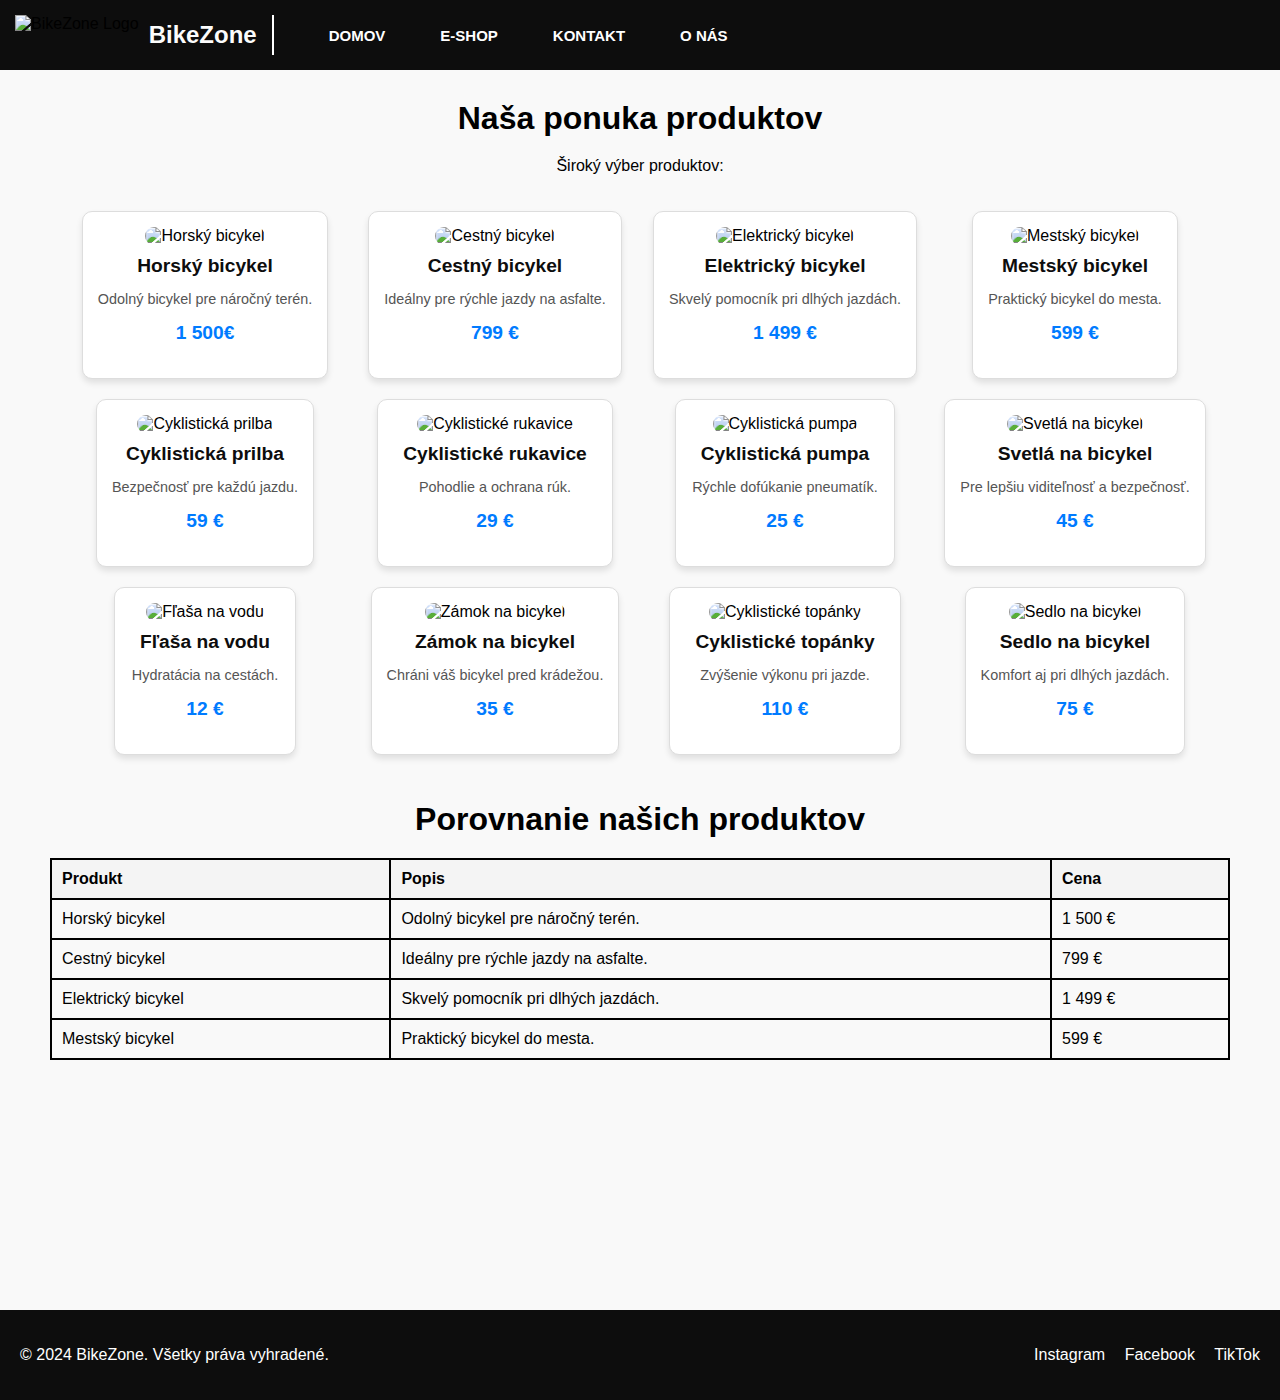
==== eshop.html @ 6e1a9a9c "Add files via upload" ====
<!DOCTYPE html>
<html lang="en">
<head>
    <meta charset="UTF-8">
    <meta name="viewport" content="width=device-width, initial-scale=1.0">
    <meta name="description" content="E-SHOP-pre horskú cyklistiku">
    <meta name="keywords" content="horské bicykle, MTB bicykle, predaj horských bicyklov, kvalitné MTB bicykle, lacné horské bicykle, horské bicykle na predaj">
    <meta name="author" content="Samuel Haluza">
    <link rel="stylesheet" href="style.css">
    <title>E-SHOP</title>
</head>
<body>
    <!-- Navigačné pole -->
    <header>
        <div class="logo-container">
            <img src="img/Logo.png" alt="BikeZone Logo" class="logo">
            <span class="logo-text">BikeZone</span>
            <div class="separator"></div> <!-- Biely oddeľovač -->
            <button class="hamburger" id="hamburger-btn">
                ☰
            </button>
        </div>
        <nav class="topnav1" id="nav-menu">
            <a class="topnav" href="index.html">DOMOV</a>
            <a class="topnav" href="eshop.html">E-SHOP</a>
            <a class="topnav" href="kontakt.html">KONTAKT</a>
            <a class="topnav" href="onas.html">O NÁS</a>
        </nav>
    </header>
    
    <main>
        <!-- Produktový grid -->
        <section class="product-grid">
            <h2>Naša ponuka produktov</h2>
            <p>Široký výber produktov:</p>
            <div class="grid-container">
                <div class="product-item"
                data-name="Horský bicykel" 
                data-description="Odolný bicykel pre náročný terén." 
                data-price="1500€">
                    <img src="img/horsky.avif" alt="Horský bicykel">
                    <h3>Horský bicykel</h3>
                    <p>Odolný bicykel pre náročný terén.</p>
                    <p class="price">1 500€</p>
                </div>
                <div class="product-item"
                data-name="Cestný bicykel" 
                data-description="Ideálny pre rýchle jazdy na asfalte." 
                data-price="799€">
                    <img src="img/Cestný.avif" alt="Cestný bicykel">
                    <h3>Cestný bicykel</h3>
                    <p>Ideálny pre rýchle jazdy na asfalte.</p>
                    <p class="price">799 €</p>
                </div>
                <div class="product-item"
                data-name="Elektrický bicykel" 
                data-description="Skvelý pomocník pri dlhých jazdách." 
                data-price="1 499€">
                    <img src="img/elektrobicykel.avif" alt="Elektrický bicykel">
                    <h3>Elektrický bicykel</h3>
                    <p>Skvelý pomocník pri dlhých jazdách.</p>
                    <p class="price">1 499 €</p>
                </div>
                <div class="product-item"
                data-name="Mestský bicykel" 
                data-description="Praktický bicykel do mesta." 
                data-price="599 €">
                    <img src="img/mestsky.avif" alt="Mestský bicykel">
                    <h3>Mestský bicykel</h3>
                    <p>Praktický bicykel do mesta.</p>
                    <p class="price">599 €</p>
                </div>
                <div class="product-item"
                data-name="Cyklistická prilba" 
                data-description="Bezpečnosť pre každú jazdu." 
                data-price="59 €">
                    <img src="img/prilba.avif" alt="Cyklistická prilba">
                    <h3>Cyklistická prilba</h3>
                    <p>Bezpečnosť pre každú jazdu.</p>
                    <p class="price">59 €</p>
                </div>
                <div class="product-item"
                data-name="Cyklistické rukavice" 
                data-description="Pohodlie a ochrana rúk." 
                data-price="29 €">
                    <img src="img/rukavice.avif" alt="Cyklistické rukavice">
                    <h3>Cyklistické rukavice</h3>
                    <p>Pohodlie a ochrana rúk.</p>
                    <p class="price">29 €</p>
                </div>
                <div class="product-item"
                data-name="Cyklistická pumpa" 
                data-description="Rýchle dofúkanie pneumatík." 
                data-price="25 €">
                    <img src="img/pumpa.avif" alt="Cyklistická pumpa">
                    <h3>Cyklistická pumpa</h3>
                    <p>Rýchle dofúkanie pneumatík.</p>
                    <p class="price">25 €</p>
                </div>
                <div class="product-item"
                data-name="Svetlá na bicykel" 
                data-description="Pre lepšiu viditeľnosť a bezpečnosť." 
                data-price="45 €">
                    <img src="img/svetla.avif" alt="Svetlá na bicykel">
                    <h3>Svetlá na bicykel</h3>
                    <p>Pre lepšiu viditeľnosť a bezpečnosť.</p>
                    <p class="price">45 €</p>
                </div>
                <div class="product-item"
                data-name="Fľaša na vodu" 
                data-description="Hydratácia na cestách." 
                data-price="12 €">
                    <img src="img/flasa.avif" alt="Fľaša na vodu">
                    <h3>Fľaša na vodu</h3>
                    <p>Hydratácia na cestách.</p>
                    <p class="price">12 €</p>
                </div>
                <div class="product-item"
                data-name="Zámok na bicykel" 
                data-description="Chráni váš bicykel pred krádežou." 
                data-price="35 €">
                    <img src="img/zamok.avif" alt="Zámok na bicykel">
                    <h3>Zámok na bicykel</h3>
                    <p>Chráni váš bicykel pred krádežou.</p>
                    <p class="price">35 €</p>
                </div>
                <div class="product-item"
                data-name="Cyklistické topánky" 
                data-description="Zvýšenie výkonu pri jazde." 
                data-price="110 €">
                    <img src="img/topanky.avif" alt="Cyklistické topánky">
                    <h3>Cyklistické topánky</h3>
                    <p>Zvýšenie výkonu pri jazde.</p>
                    <p class="price">110 €</p>
                </div>
                <div class="product-item"
                data-name="Sedlo na bicykel" 
                data-description="Komfort aj pri dlhých jazdách." 
                data-price="75 €">
                <img src="img/sedlo.avif" alt="Sedlo na bicykel">
                    <h3>Sedlo na bicykel</h3>
                    <p>Komfort aj pri dlhých jazdách.</p>
                    <p class="price">75 €</p>
                </div>
            </div>
             <!-- Popup -->
    <div class="popup" id="popup">
        <div class="popup-content">
            <span class="close-popup">&times;</span>
            <img id="popup-img" src="" alt="">
            <h2 id="popup-title">Názov produktu</h2>
            <p id="popup-description">Popis produktu</p>
            <p id="popup-price">Cena:</p>
        </div>
    </div>

             <!-- Tabuľka -->

    <h2>Porovnanie našich produktov</h2>
<table class="comparison-table">
    <thead>
        <tr>
            <th>Produkt</th>
            <th>Popis</th>
            <th>Cena</th>
        </tr>
    </thead>
    <tbody>
        <tr>
            <td>Horský bicykel</td>
            <td>Odolný bicykel pre náročný terén.</td>
            <td>1 500 €</td>
        </tr>
        <tr>
            <td>Cestný bicykel</td>
            <td>Ideálny pre rýchle jazdy na asfalte.</td>
            <td>799 €</td>
        </tr>
        <tr>
            <td>Elektrický bicykel</td>
            <td>Skvelý pomocník pri dlhých jazdách.</td>
            <td>1 499 €</td>
        </tr>
        <tr>
            <td>Mestský bicykel</td>
            <td>Praktický bicykel do mesta.</td>
            <td>599 €</td>
        </tr>
    </tbody>
</table>

        </section>
    </main>
    </div>
        <!-- footer -->
    <script src="script.js" ></script>
    <footer class="footer">
        <div class="footer-content">
            <p>&copy; 2024 BikeZone. Všetky práva vyhradené.</p>
        </div>
        <div class="footer-socials">
            <a href="https://www.instagram.com" target="_blank">Instagram</a>
            <a href="https://www.facebook.com" target="_blank">Facebook</a>
            <a href="https://www.tiktok.com" target="_blank">TikTok</a>
        </div>
    </footer>
</body>
</html>
---- style.css ----
/* telo stránky */
body {
    font-family: Arial, Helvetica, sans-serif;
    background-color: #f6f6f6aa;
    margin: 0; 
    padding: 0; 
    height: 100%;
}

/* -----------------------------------------------------------------------------------------------------------
 * NAVIGAČNÉ POLE
 * ---------------------------------------------------------------------------------------------------------- */

/* Zahlavie */
header {
    position: fixed;
    display: flex;
    align-items: center;
    top: 0;
    left: 0;
    z-index: 1000;
    width: 100%;
    background-color: #0d0d0d;
    padding: 15px;
    flex-wrap: wrap; /* Umožní, aby sa obsah zalomil na ďalší riadok */
}

/* Logo kontainer */
.logo-container {
    display: flex;
    align-items: center;
    margin-right: 20px;
}

/* Logo */
.logo {
    height: 40px;
    margin-right: 10px;
}

/* Text pri logu */
.logo-text {
    font-size: 24px;
    font-weight: bold;
    color: #fcfcfc;
}

/* Vertikálny oddeľovač */
.separator {
    width: 2px;
    height: 40px;
    background-color: #ffffff;
    margin: 0 15px;
}

/* Navigačné pole */
.topnav1 {
    display: flex;
    align-items: center;
    gap: 15px;
}

/* Odkazy v navigácii */
.topnav {
    font-weight: bold;
    text-decoration: none;
    color: white;
    padding: 10px 20px;
    border-radius: 5px;
    font-size: 15px;
    transition: background-color 0.3s;
}
/* Hover efekt pre odkazy v navigácii */
.topnav:hover {
    background-color: #8c8585; /* Tmavší odtieň pozadia pri hover */
    color: #f0f0f0; /* Svetlejší text pri hover */
    box-shadow: 0 4px 8px rgba(0, 0, 0, 0.2); /* Jemný tieň pre zvýraznenie */
}

/* Hamburger button */
.hamburger {
    display: none; /* Skryjeme na väčších obrazovkách */
    font-size: 24px;
    background: none;
    border: none;
    color: white;
    cursor: pointer;
    margin-left: auto;
}

/* Responzívne správanie */
@media (max-width: 768px) {
    .topnav1 {
        display: none; /* Skryjeme navigáciu */
        flex-direction: column;
        position: absolute;
        top: 70px;
        background-color: #0d0d0d;
        padding: 10px;
        border-radius: 5px;
        box-shadow: 0 4px 8px rgba(0, 0, 0, 0.3);
        z-index: 1000;
    }

    .topnav1.show {
        display: flex; /* Zobrazí sa pri triede 'show' */
    }

    .hamburger {
        display: block; /* Zobrazíme hamburger na menších obrazovkách */
    }
}


/* -----------------------------------------------------------------------------------------------------------
 * NAVIGAČNÉ POLE-KONIEC
 * ---------------------------------------------------------------------------------------------------------- */


/* -----------------------------------------------------------------------------------------------------------
 * DOMOV STRÁNKA
 * ---------------------------------------------------------------------------------------------------------- */

/* Video na pozadí aby bolo */
.video-background {
    position: relative;
    width: 100%;
    height: 100vh;
    overflow: hidden;
}

.video-background video {
    position: absolute;
    top: 0;
    left: 0;
    width: 100%;
    height: 100%;
    object-fit: cover; 
    z-index: -1; 
}

/* text aby bol nad videom */
.overlay {
    position: absolute;
    top: 50%;
    left: 50%;
    transform: translate(-50%, -50%);
    color: white;
    text-align: center;
    font-size: 2rem;
    font-family: Arial, sans-serif;
    z-index: 1;
}

.overlay h1 {
    margin: 0;
}
/* -----------------------------------------------------------------------------------------------------------
 * DOMOV STRÁNKA-KONIEC
 * ---------------------------------------------------------------------------------------------------------- */

/* -----------------------------------------------------------------------------------------------------------
 * O NÁS
 * ---------------------------------------------------------------------------------------------------------- */
/* Offer Section */
.offer {
    padding: 100px;
    text-align: center;
}

.popis {
    display: flex;
    flex-wrap: wrap;
    justify-content: center;
    gap: 20px;
}

.offer h1 {
    font-size: 2em;
    margin-bottom: 20px;
}

.offer h2 {
    font-size: 2em;
    margin-bottom: 20px;
}

/* Offer Box Container */
.offer-container {
    display: flex;
    flex-wrap: wrap;
    justify-content: center;
    gap: 20px;
}

/* Individuálne Offer Box */
.offer-box {
    background-color: white;
    padding: 20px;
    border: 1px solid #ddd;
    border-radius: 10px;
    box-shadow: 0 4px 6px rgba(0, 0, 0, 0.1);
    width: calc(25% - 20px);
    min-width: 250px;
    max-width: 300px;
    display: flex;
    flex-direction: column;
    align-items: center;
    text-align: center;
}

.offer-box h3 {
    font-size: 1.5em;
    margin-bottom: 10px;
    color: #0d0d0d;
}

.offer-box p {
    font-size: 1em;
    color: #555;
}

/* Obrazky */
.offer-box img {
    width: 100%; /* Obrázok vyplní šírku boxu */
    height: auto; /* Zachovanie pomeru strán */
    max-height: 150px; /* Maximálna výška obrázkov */
    object-fit: contain; /* Zabezpečí, že obrázok sa prispôsobí bez orezania */
    margin-bottom: 10px; /* Medzera medzi obrázkom a textom */
}

/* FAQ Sekcia */
.faq-section {
    margin: 50px 0;
    padding: 20px;
    background-color: #fcfcfc;
    border-radius: 10px;
    box-shadow: 0 4px 6px rgba(0, 0, 0, 0.1);
}

.faq-section h2 {
    text-align: center;
    font-size: 2em;
    margin-bottom: 20px;
    color: #0d0d0d;
}

/* Akordeón */
.accordion {
    display: flex;
    flex-direction: column;
    gap: 10px;
}

.accordion-item {
    border: 1px solid #000000;
    border-radius: 5px;
    overflow: hidden;
    background-color: rgb(247, 244, 244);
}

.accordion-header {
    background-color: #000000;
    color: white;
    padding: 15px;
    width: 100%;
    text-align: left;
    font-size: 1.2em;
    font-weight: bold;
    border: none;
    cursor: pointer;
    outline: none;
    transition: background-color 0.3s;
}

.accordion-header:hover {
    background-color: #555;
}

.accordion-content {
    max-height: 0;
    overflow: hidden;
    padding: 0 15px;
    background-color: #f9f9f9;
    transition: max-height 0.3s ease, padding 0.3s ease;
}

.accordion-content p {
    margin: 10px 0;
    font-size: 1em;
    color: #555;
}

/* Pri rozbalení */
.accordion-item.active .accordion-content {
    max-height: 100px; /* Upravte podľa potreby */
    padding: 15px;
}


/* Responsive Dizajn */
@media (max-width: 768px) {
    .offer-container {
        align-items: center;
    }

    .offer-box {
        width: 80%;
    }
}


 /* -----------------------------------------------------------------------------------------------------------
 * O NÁS-KONIEC
 * ---------------------------------------------------------------------------------------------------------- */


 
 /* -----------------------------------------------------------------------------------------------------------
 * E-SHOP
 * ---------------------------------------------------------------------------------------------------------- */


/* prodktyGrid Section */
.product-grid {
    text-align: center;
    margin-top: 100px;
    margin-left: 50px;
    margin-right: 50px;
    margin-bottom: 250px;
}


.product-grid h2 {
    font-size: 2em;
    margin-bottom: 20px;
}

.grid-container {
    display: grid;
    grid-template-columns: repeat(4, 1fr);
    gap: 20px;
    padding: 20px;
    justify-items: center;
}

/* Product Item */
.product-item {
    background-color: white;
    border: 1px solid #ddd;
    border-radius: 10px;
    text-align: center;
    padding: 15px;
    box-shadow: 0 4px 6px rgba(0, 0, 0, 0.1);
    transition: transform 0.3s, box-shadow 0.3s;
}

.product-item img {
    max-width: 100%;
    border-radius: 10px;
}

.product-item h3 {
    font-size: 1.2em;
    margin: 10px ;
    color: #0d0d0d;
}

.product-item p {
    font-size: 0.9em;
    color: #555;
}

.product-item .price {
    font-size: 1.2em;
    font-weight: bold;
    color: #007BFF;
    margin-top: 10px;
}

.product-item:hover {
    transform: translateY(-5px);
    box-shadow: 0 6px 12px rgba(0, 0, 0, 0.2);
}


/* Popup štýly */
.popup {
    display: none;
    position: fixed;
    top: 0;
    left: 0;
    width: 100%;
    height: 100%;
    background: rgba(0, 0, 0, 0.8);
    justify-content: center;
    align-items: center;
    z-index: 1000;
}

.popup-content {
    background: white;
    padding: 20px;
    border-radius: 10px;
    text-align: center;
    max-width: 500px;
    width: 90%;
    box-shadow: 0 4px 8px rgba(0, 0, 0, 0.2);
    position: relative;
}

.popup-content img {
    max-width: 100%;
    border-radius: 10px;
    margin-bottom: 15px;
}

.popup-content h2 {
    font-size: 1.5em;
    margin-bottom: 10px;
    color: #333;
}

.popup-content p {
    font-size: 1em;
    color: #2a2b2d;
}

.popup-content .close-popup {
    position: absolute;
    top: 1px;
    right: 5px;
    font-size: 1.5em;
    cursor: pointer;
    color: #333131;
}

/* Zobrazenie popupu */
.popup.show {
    display: flex;
}


/* Responsive Design */
@media (max-width: 1024px) {
    .grid-container {
        grid-template-columns: repeat(3, 1fr);
    }
}

@media (max-width: 768px) {
    .grid-container {
        grid-template-columns: repeat(2, 1fr);
    }
}

@media (max-width: 480px) {
    .grid-container {
        grid-template-columns: 1fr;
    }
}

  /* -----------------------------------------------------------------------------------------------------------
 * E-SHOP-koniec
 * ---------------------------------------------------------------------------------------------------------- */

/* -----------------------------------------------------------------------------------------------------------
 * Kontakt
 * ---------------------------------------------------------------------------------------------------------- */

/* Hlavná časť s formulárom a kontaktnými údajmi */
.contact-main {
    display: flex;
    justify-content: space-between;
    padding: 100px 50px 100px;
    gap: 30px;
}

/* Formulár */
.form-box {
    width: 50%;
    background-color: white;
    padding: 50px;
    border-radius: 10px;
    box-shadow: 0 4px 6px rgba(0, 0, 0, 0.1);
}

.form-box h2 {
    margin-bottom: 50px;
}

.form-box label {
    display: block;
    margin: 10px 0 5px;

}

.form-box input, .form-box textarea {
    padding: 10px;
    margin-bottom: 15px;
    border-radius: 5px;
    border: 1px solid #ccc;
}

.form-box button {
    padding: 10px 20px;
    background-color: #0d0d0d;
    color: white;
    border: none;
    border-radius: 5px;
    cursor: pointer;
    font-size: 16px;
}

.form-box button:hover {
    background-color: #333;
}

/* Kontaktné údaje */
.contact-info {
    width: 40%;
    background-color: white;
    padding: 20px;
    border-radius: 10px;
    box-shadow: 0 4px 6px rgba(0, 0, 0, 0.1);
}

.contact-info h2 {
    margin-bottom: 20px;
}

.contact-info p {
    margin: 10px 0;
}

.contact-info a {
    color: #0d0d0d;
    text-decoration: none;
}

.contact-info a:hover {
    text-decoration: underline;
}

/* Otváracie hodiny */
.opening-hours {
    list-style-type: none;
    padding: 0;
    margin-top: 20px;
}

.opening-hours li {
    font-size: 1.1em;
    margin: 5px 0;
}

.opening-hours strong {
    color: #0d0d0d;
}

/* Responzívny dizajn */
@media (max-width: 768px) {
    .contact-main {
        flex-direction: column;
        align-items: center;
    }

    .form-box, .contact-info {
        width: 100%;
    }
}


/* Hlavná časť s formulárom a kontaktnými údajmi */
.contact-main {
    display: flex;
    justify-content: space-between;
    padding: 100px 50px 100px;
    gap: 30px;
}

/* Formulár */

/* Nadpis Galéria */
.gallery-title {
    text-align: center;   /* Centrovanie textu */
    font-size: 2em;       /* Zvýšená veľkosť písma */
    font-weight: bold;    /* Tučný text */
    margin: 40px 0 20px 0; /* Medzera pred a za nadpisom */
}


.form-box {
    width: 48%;
    background-color: white;
    padding: 50px;
    border-radius: 10px;
    box-shadow: 0 4px 6px rgba(0, 0, 0, 0.1);
}

.form-box h2 {
    margin-bottom: 50px;
}

.form-box label {
    display: block;
    margin: 10px 0 5px;
}

.form-box input, .form-box textarea {
    padding: 10px;
    margin-bottom: 15px;
    border-radius: 5px;
    border: 1px solid #ccc;
}

.form-box button {
    padding: 10px 20px;
    background-color: #0d0d0d;
    color: white;
    border: none;
    border-radius: 5px;
    cursor: pointer;
    font-size: 16px;
}

.form-box button:hover {
    background-color: #333;
}

/* Kontaktné údaje */
.contact-info {
    width: 48%;
    background-color: white;
    padding: 20px;
    border-radius: 10px;
    box-shadow: 0 4px 6px rgba(0, 0, 0, 0.1);
}

.contact-info h2 {
    margin-bottom: 20px;
}

.contact-info p {
    margin: 10px 0;
}

.contact-info a {
    color: #0d0d0d;
    text-decoration: none;
}

.contact-info a:hover {
    text-decoration: underline;
}

/* Otváracie hodiny */
.opening-hours {
    list-style-type: none;
    padding: 0;
    margin-top: 20px;
}

.opening-hours li {
    font-size: 1.1em;
    margin: 5px 0;
}

.opening-hours strong {
    color: #0d0d0d;
}

/* Slideshow */
.slideshow-container {
    max-width: 100%;
    position: relative;
    margin-top: 50px;
    margin-bottom: 50px;
    display: flex;
    justify-content: center;  /* Center the slideshow container */
    align-items: center;      /* Vertically center the slideshow container */
    height: 400px;            /* Optional: Set a fixed height */
}

.slide {
    display: none;
    width: 80%;              /* Set the width of the image */
    height: auto;            /* Maintain the aspect ratio */
    margin: 0 auto;          /* Center each image horizontally */
    text-align: center;      /* Center the image within the container */
}

.slide img {
    width: 50%; /* Nastavíme šírku obrázkov na 80% kontajnera */
    height: auto; /* Automatická výška podľa šírky */
    border-radius: 10px;
}

/* Fade animation */
.fade {
    animation: fade 3s ease-in-out infinite;
}

@keyframes fade {
    0% { opacity: 0; }
    20% { opacity: 1; }
    80% { opacity: 1; }
    100% { opacity: 0; }
}

/* Responzívny dizajn */
@media (max-width: 768px) {
    .contact-main {
        flex-direction: column;
        align-items: center;
    }

    .form-box, .contact-info {
        width: 100%;
    }

    /* Zmenšenie obrázkov aj na mobilných zariadeniach */
    .slide img {
        width: 100%; /* Na mobiloch obrázky vyplnia šírku */
    }
}


/* -----------------------------------------------------------------------------------------------------------
 * Kontakt -Koniec
 * ---------------------------------------------------------------------------------------------------------- */

 /* -----------------------------------------------------------------------------------------------------------
 * ďakovná stránka
 * ---------------------------------------------------------------------------------------------------------- */

/* Container pre thank you správu */
.thankyou-container {
    background-color: #ffffff;
    padding: 40px; /* Zvýšenie vzdialenosti okolo obsahu */
    border-radius: 10px;
    box-shadow: 0 4px 6px rgba(0, 0, 0, 0.1);
    text-align: center;
    max-width: 600px; /* Nastavenie maximálnej šírky */
    width: 100%;
}

/* Hlavný text - Ďakujeme */
.thankyou-container h1 {
    color: #007BFF;
    font-size: 2.5em; /* Zvýšenie veľkosti textu */
    margin-bottom: 20px;
}

/* Text poďakovania */
.thankyou-container p {
    font-size: 1.2em; /* Zvýšenie veľkosti textu */
    color: #555;
    margin-bottom: 30px;
}

/* Tlačidlo späť */
.thankyou-button {
    display: inline-block;
    padding: 12px 25px; /* Zvýšenie veľkosti tlačidla */
    background-color: #007BFF;
    color: white;
    text-decoration: none;
    font-size: 1.2em; /* Zvýšenie veľkosti písma */
    border-radius: 5px;
    transition: background-color 0.3s;
}

.thankyou-button:hover {
    background-color: #0056b3;
}

 /* -----------------------------------------------------------------------------------------------------------
 * ďakovná stránka-Koniec
 * ---------------------------------------------------------------------------------------------------------- */

/* -----------------------------------------------------------------------------------------------------------
 * Footer
 * ---------------------------------------------------------------------------------------------------------- */
 /* Footer */
 .footer {
    background-color: #0d0d0d;
    color: white;
    display: flex;
    justify-content: space-between; /* Rozmiestni obsah na kraje */
    align-items: center;
    padding: 20px;
    position: relative;
    bottom: 0;
}

.footer-content {
    text-align: left; /* Zarovnanie textu naľavo */
    font-size: 1em;
}

.footer-socials {
    text-align: right; /* Zarovnanie odkazov napravo */
}

.footer-socials a {
    color: white;
    text-decoration: none;
    margin-left: 15px; /* Rozostup medzi odkazmi */
    font-size: 1em;
    transition: color 0.3s;
}

.footer-socials a:hover {
    color: #ff9900; /* Farba pri hover */
}

/* Responzívny dizajn - prispôsobenie pre menšie obrazovky */
@media (max-width: 768px) {
    .footer {
        flex-direction: column; /* Stĺpcové zobrazenie na menších obrazovkách */
        text-align: center;
    }

    .footer-content,
    .footer-socials {
        margin-bottom: 10px;
    }

    .footer-socials a {
        margin-left: 10px; /* Zmenšenie rozostupu na menších obrazovkách */
    }
}




 /* -----------------------------------------------------------------------------------------------------------
 * Footer-koniec
 * ---------------------------------------------------------------------------------------------------------- */

/* -----------------------------------------------------------------------------------------------------------
 * Tabuľka
 * ---------------------------------------------------------------------------------------------------------- */

 /* Základný štýl tabuľky */
.table-container {
    width: 100%;
    overflow-x: auto; /* Umožňuje horizontálne posúvanie na malých obrazovkách */
}

.comparison-table {
    width: 100%;
    border-collapse: collapse;
    margin-top: 20px;
    text-align: left;
    font-size: 1em;
}

.comparison-table th, 
.comparison-table td {
    border: 2px solid #000000;
    padding: 10px;
}

.comparison-table th {
    background-color: #f4f4f4;
    font-weight: bold;
}

.comparison-table tr:nth-child(even) {
    background-color: #f9f9f9;
}

.comparison-table tr:hover {
    background-color: #eaeaea;
}

/* Responzívny dizajn */
@media (max-width: 768px) {
    .comparison-table, 
    .comparison-table thead, 
    .comparison-table tbody, 
    .comparison-table th, 
    .comparison-table td, 
    .comparison-table tr {
        display: block;
    }

    .comparison-table thead tr {
        display: none; /* Skryje hlavičku tabuľky */
    }

    .comparison-table tr {
        margin-bottom: 15px;
        border-bottom: 2px solid #ddd;
    }

    .comparison-table td {
        display: flex;
        justify-content: space-between;
        padding: 8px 10px;
    }

    .comparison-table td:before {
        content: attr(data-label); /* Pridá popis pre každú bunku */
        font-weight: bold;
        text-transform: uppercase;
        margin-right: 10px;
    }
}

/* Zabezpečí, aby sa tabuľka nezlomila na príliš malých obrazovkách */
.table-container {
    overflow-x: auto;
}
/* -----------------------------------------------------------------------------------------------------------
 * Tabuľka-koniec
 * ---------------------------------------------------------------------------------------------------------- */
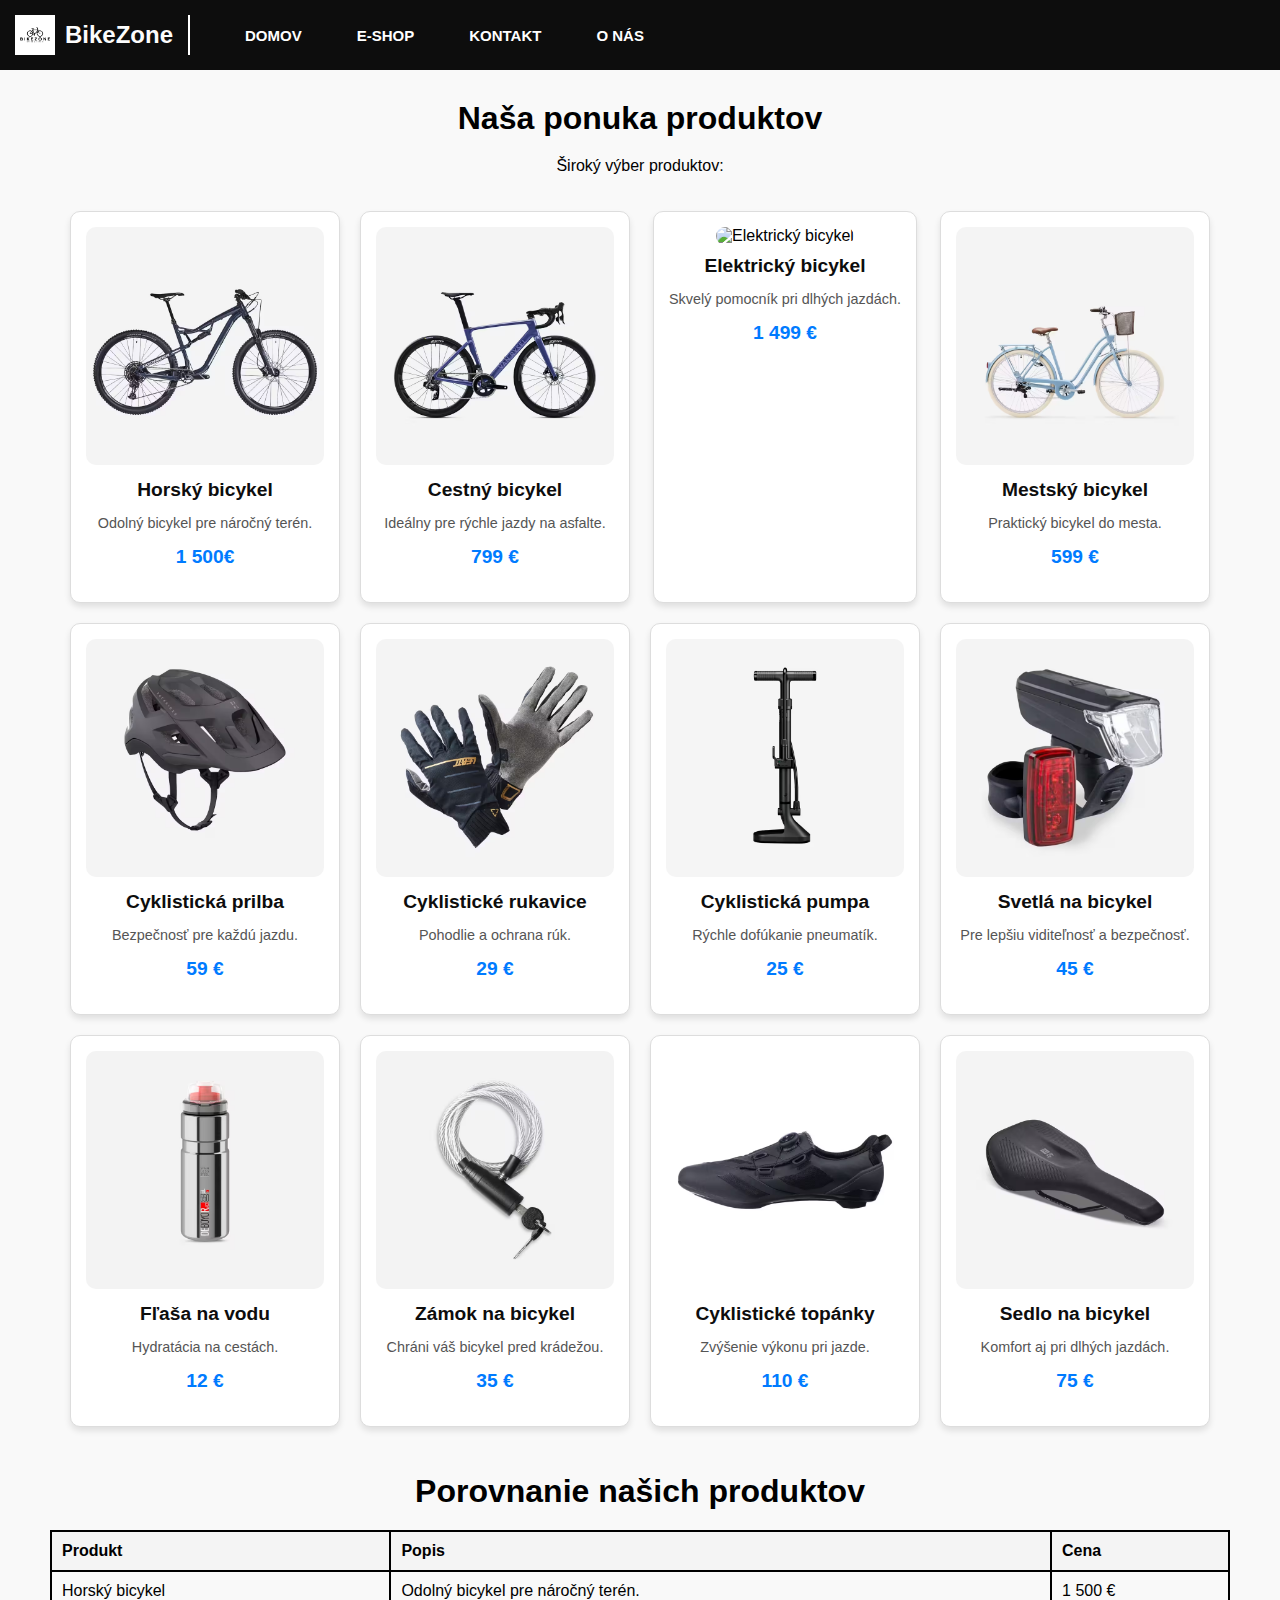
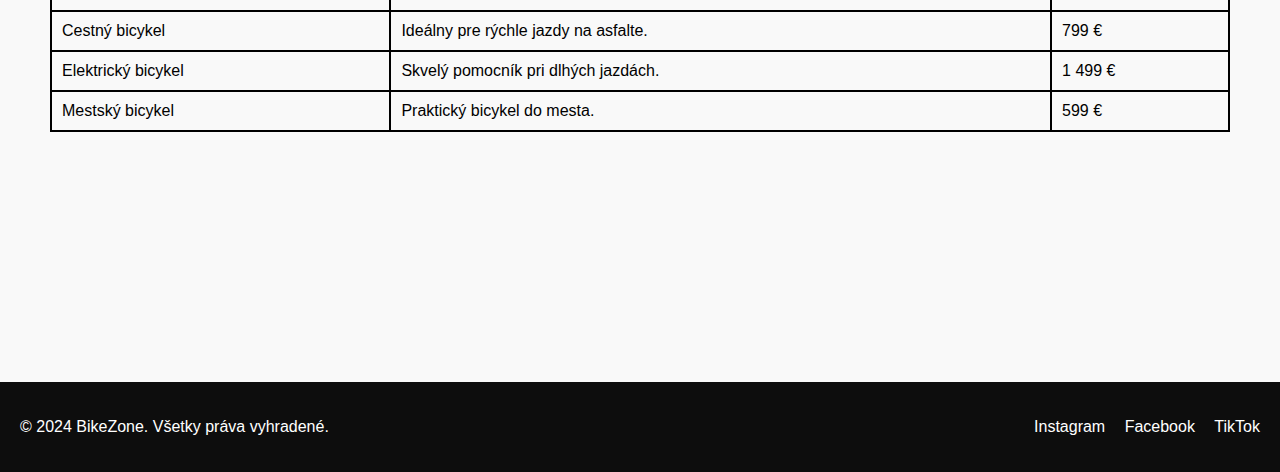
==== commit 19314981: "Update eshop.html" ====
--- a/eshop.html
+++ b/eshop.html
@@ -13,7 +13,7 @@
     <!-- Navigačné pole -->
     <header>
         <div class="logo-container">
-            <img src="img/Logo.png" alt="BikeZone Logo" class="logo">
+            <img src="Logo.png" alt="BikeZone Logo" class="logo">
             <span class="logo-text">BikeZone</span>
             <div class="separator"></div> <!-- Biely oddeľovač -->
             <button class="hamburger" id="hamburger-btn">
@@ -38,7 +38,7 @@
                 data-name="Horský bicykel" 
                 data-description="Odolný bicykel pre náročný terén." 
                 data-price="1500€">
-                    <img src="img/horsky.avif" alt="Horský bicykel">
+                    <img src="horsky.avif" alt="Horský bicykel">
                     <h3>Horský bicykel</h3>
                     <p>Odolný bicykel pre náročný terén.</p>
                     <p class="price">1 500€</p>
@@ -47,7 +47,7 @@
                 data-name="Cestný bicykel" 
                 data-description="Ideálny pre rýchle jazdy na asfalte." 
                 data-price="799€">
-                    <img src="img/Cestný.avif" alt="Cestný bicykel">
+                    <img src="Cestný.avif" alt="Cestný bicykel">
                     <h3>Cestný bicykel</h3>
                     <p>Ideálny pre rýchle jazdy na asfalte.</p>
                     <p class="price">799 €</p>
@@ -65,7 +65,7 @@
                 data-name="Mestský bicykel" 
                 data-description="Praktický bicykel do mesta." 
                 data-price="599 €">
-                    <img src="img/mestsky.avif" alt="Mestský bicykel">
+                    <img src="mestsky.avif" alt="Mestský bicykel">
                     <h3>Mestský bicykel</h3>
                     <p>Praktický bicykel do mesta.</p>
                     <p class="price">599 €</p>
@@ -74,7 +74,7 @@
                 data-name="Cyklistická prilba" 
                 data-description="Bezpečnosť pre každú jazdu." 
                 data-price="59 €">
-                    <img src="img/prilba.avif" alt="Cyklistická prilba">
+                    <img src="prilba.avif" alt="Cyklistická prilba">
                     <h3>Cyklistická prilba</h3>
                     <p>Bezpečnosť pre každú jazdu.</p>
                     <p class="price">59 €</p>
@@ -83,7 +83,7 @@
                 data-name="Cyklistické rukavice" 
                 data-description="Pohodlie a ochrana rúk." 
                 data-price="29 €">
-                    <img src="img/rukavice.avif" alt="Cyklistické rukavice">
+                    <img src="rukavice.avif" alt="Cyklistické rukavice">
                     <h3>Cyklistické rukavice</h3>
                     <p>Pohodlie a ochrana rúk.</p>
                     <p class="price">29 €</p>
@@ -92,7 +92,7 @@
                 data-name="Cyklistická pumpa" 
                 data-description="Rýchle dofúkanie pneumatík." 
                 data-price="25 €">
-                    <img src="img/pumpa.avif" alt="Cyklistická pumpa">
+                    <img src="pumpa.avif" alt="Cyklistická pumpa">
                     <h3>Cyklistická pumpa</h3>
                     <p>Rýchle dofúkanie pneumatík.</p>
                     <p class="price">25 €</p>
@@ -101,7 +101,7 @@
                 data-name="Svetlá na bicykel" 
                 data-description="Pre lepšiu viditeľnosť a bezpečnosť." 
                 data-price="45 €">
-                    <img src="img/svetla.avif" alt="Svetlá na bicykel">
+                    <img src="svetla.avif" alt="Svetlá na bicykel">
                     <h3>Svetlá na bicykel</h3>
                     <p>Pre lepšiu viditeľnosť a bezpečnosť.</p>
                     <p class="price">45 €</p>
@@ -110,7 +110,7 @@
                 data-name="Fľaša na vodu" 
                 data-description="Hydratácia na cestách." 
                 data-price="12 €">
-                    <img src="img/flasa.avif" alt="Fľaša na vodu">
+                    <img src="flasa.avif" alt="Fľaša na vodu">
                     <h3>Fľaša na vodu</h3>
                     <p>Hydratácia na cestách.</p>
                     <p class="price">12 €</p>
@@ -119,7 +119,7 @@
                 data-name="Zámok na bicykel" 
                 data-description="Chráni váš bicykel pred krádežou." 
                 data-price="35 €">
-                    <img src="img/zamok.avif" alt="Zámok na bicykel">
+                    <img src="zamok.avif" alt="Zámok na bicykel">
                     <h3>Zámok na bicykel</h3>
                     <p>Chráni váš bicykel pred krádežou.</p>
                     <p class="price">35 €</p>
@@ -128,7 +128,7 @@
                 data-name="Cyklistické topánky" 
                 data-description="Zvýšenie výkonu pri jazde." 
                 data-price="110 €">
-                    <img src="img/topanky.avif" alt="Cyklistické topánky">
+                    <img src="topanky.avif" alt="Cyklistické topánky">
                     <h3>Cyklistické topánky</h3>
                     <p>Zvýšenie výkonu pri jazde.</p>
                     <p class="price">110 €</p>
@@ -137,7 +137,7 @@
                 data-name="Sedlo na bicykel" 
                 data-description="Komfort aj pri dlhých jazdách." 
                 data-price="75 €">
-                <img src="img/sedlo.avif" alt="Sedlo na bicykel">
+                <img src="sedlo.avif" alt="Sedlo na bicykel">
                     <h3>Sedlo na bicykel</h3>
                     <p>Komfort aj pri dlhých jazdách.</p>
                     <p class="price">75 €</p>
@@ -205,4 +205,4 @@
         </div>
     </footer>
 </body>
-</html>+</html>
